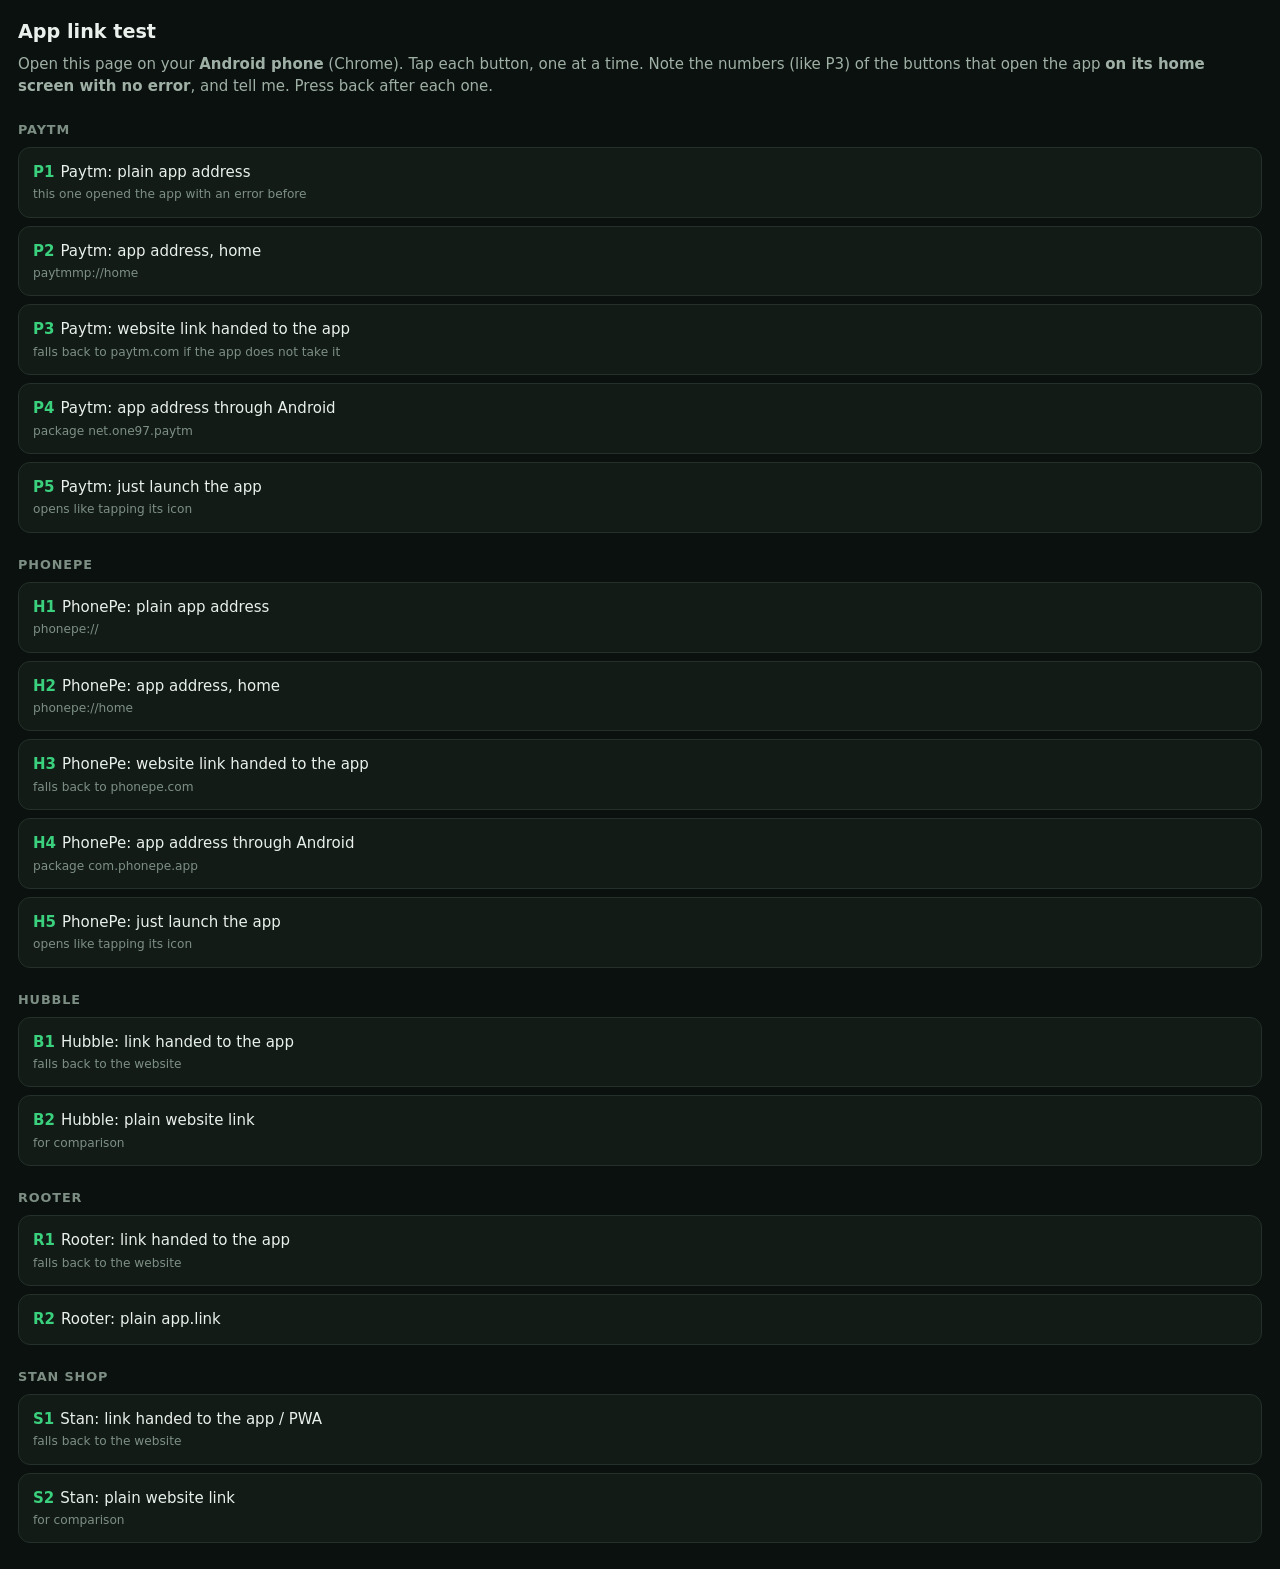
==== apptest.html @ 5b1274d0 "phonepay and paytm check" ====
<!doctype html>
<html lang="en"><head><meta charset="utf-8"><meta name="viewport" content="width=device-width,initial-scale=1">
<title>App link test</title>
<style>
body{margin:0;padding:18px;font:15px/1.5 system-ui,sans-serif;background:#0b110e;color:#eaf0ec}
h1{font-size:1.2rem;margin:0 0 6px}h2{font-size:.8rem;letter-spacing:.07em;text-transform:uppercase;color:#7d8f85;margin:22px 0 8px}
p{color:#9fb0a6;margin:0 0 10px}
a{display:block;margin:8px 0;padding:13px 14px;border-radius:12px;border:1px solid #243029;background:#121b16;color:#eaf0ec;text-decoration:none}
a b{color:#3ad07d;margin-right:6px}a small{display:block;color:#7d8f85;font-size:.76rem;margin-top:2px;word-break:break-all}
</style></head><body>
<h1>App link test</h1>
<p>Open this page on your <b>Android phone</b> (Chrome). Tap each button, one at a time. Note the numbers (like P3) of the buttons that open the app <b>on its home screen with no error</b>, and tell me. Press back after each one.</p>

<h2>Paytm</h2>
<a href="paytmmp://"><b>P1</b>Paytm: plain app address<small>this one opened the app with an error before</small></a>
<a href="paytmmp://home"><b>P2</b>Paytm: app address, home<small>paytmmp://home</small></a>
<a href="intent://paytm.com/#Intent;scheme=https;S.browser_fallback_url=https%3A%2F%2Fpaytm.com%2F;end"><b>P3</b>Paytm: website link handed to the app<small>falls back to paytm.com if the app does not take it</small></a>
<a href="intent://#Intent;scheme=paytmmp;package=net.one97.paytm;S.browser_fallback_url=https%3A%2F%2Fpaytm.com%2F;end"><b>P4</b>Paytm: app address through Android<small>package net.one97.paytm</small></a>
<a href="intent:#Intent;action=android.intent.action.MAIN;category=android.intent.category.LAUNCHER;package=net.one97.paytm;S.browser_fallback_url=https%3A%2F%2Fpaytm.com%2F;end"><b>P5</b>Paytm: just launch the app<small>opens like tapping its icon</small></a>

<h2>PhonePe</h2>
<a href="phonepe://"><b>H1</b>PhonePe: plain app address<small>phonepe://</small></a>
<a href="phonepe://home"><b>H2</b>PhonePe: app address, home<small>phonepe://home</small></a>
<a href="intent://www.phonepe.com/#Intent;scheme=https;S.browser_fallback_url=https%3A%2F%2Fwww.phonepe.com%2F;end"><b>H3</b>PhonePe: website link handed to the app<small>falls back to phonepe.com</small></a>
<a href="intent://#Intent;scheme=phonepe;package=com.phonepe.app;S.browser_fallback_url=https%3A%2F%2Fwww.phonepe.com%2F;end"><b>H4</b>PhonePe: app address through Android<small>package com.phonepe.app</small></a>
<a href="intent:#Intent;action=android.intent.action.MAIN;category=android.intent.category.LAUNCHER;package=com.phonepe.app;S.browser_fallback_url=https%3A%2F%2Fwww.phonepe.com%2F;end"><b>H5</b>PhonePe: just launch the app<small>opens like tapping its icon</small></a>

<h2>Hubble</h2>
<a href="intent://www.myhubble.money/gift-cards/playstation#Intent;scheme=https;S.browser_fallback_url=https%3A%2F%2Fwww.myhubble.money%2Fgift-cards%2Fplaystation;end"><b>B1</b>Hubble: link handed to the app<small>falls back to the website</small></a>
<a href="https://www.myhubble.money/gift-cards/playstation"><b>B2</b>Hubble: plain website link<small>for comparison</small></a>

<h2>Rooter</h2>
<a href="intent://rooter.app.link/8AtvnFV0u6b#Intent;scheme=https;S.browser_fallback_url=https%3A%2F%2Fshop.rooter.gg%2Fproduct%2Fplaystation-gift-cards;end"><b>R1</b>Rooter: link handed to the app<small>falls back to the website</small></a>
<a href="https://rooter.app.link/8AtvnFV0u6b"><b>R2</b>Rooter: plain app.link</a>

<h2>Stan Shop</h2>
<a href="intent://www.stanshop.co/playstation-psn-gift-card-in-india-1000-inr#Intent;scheme=https;S.browser_fallback_url=https%3A%2F%2Fwww.stanshop.co%2Fplaystation-psn-gift-card-in-india-1000-inr;end"><b>S1</b>Stan: link handed to the app / PWA<small>falls back to the website</small></a>
<a href="https://www.stanshop.co/playstation-psn-gift-card-in-india-1000-inr"><b>S2</b>Stan: plain website link<small>for comparison</small></a>
</body></html>
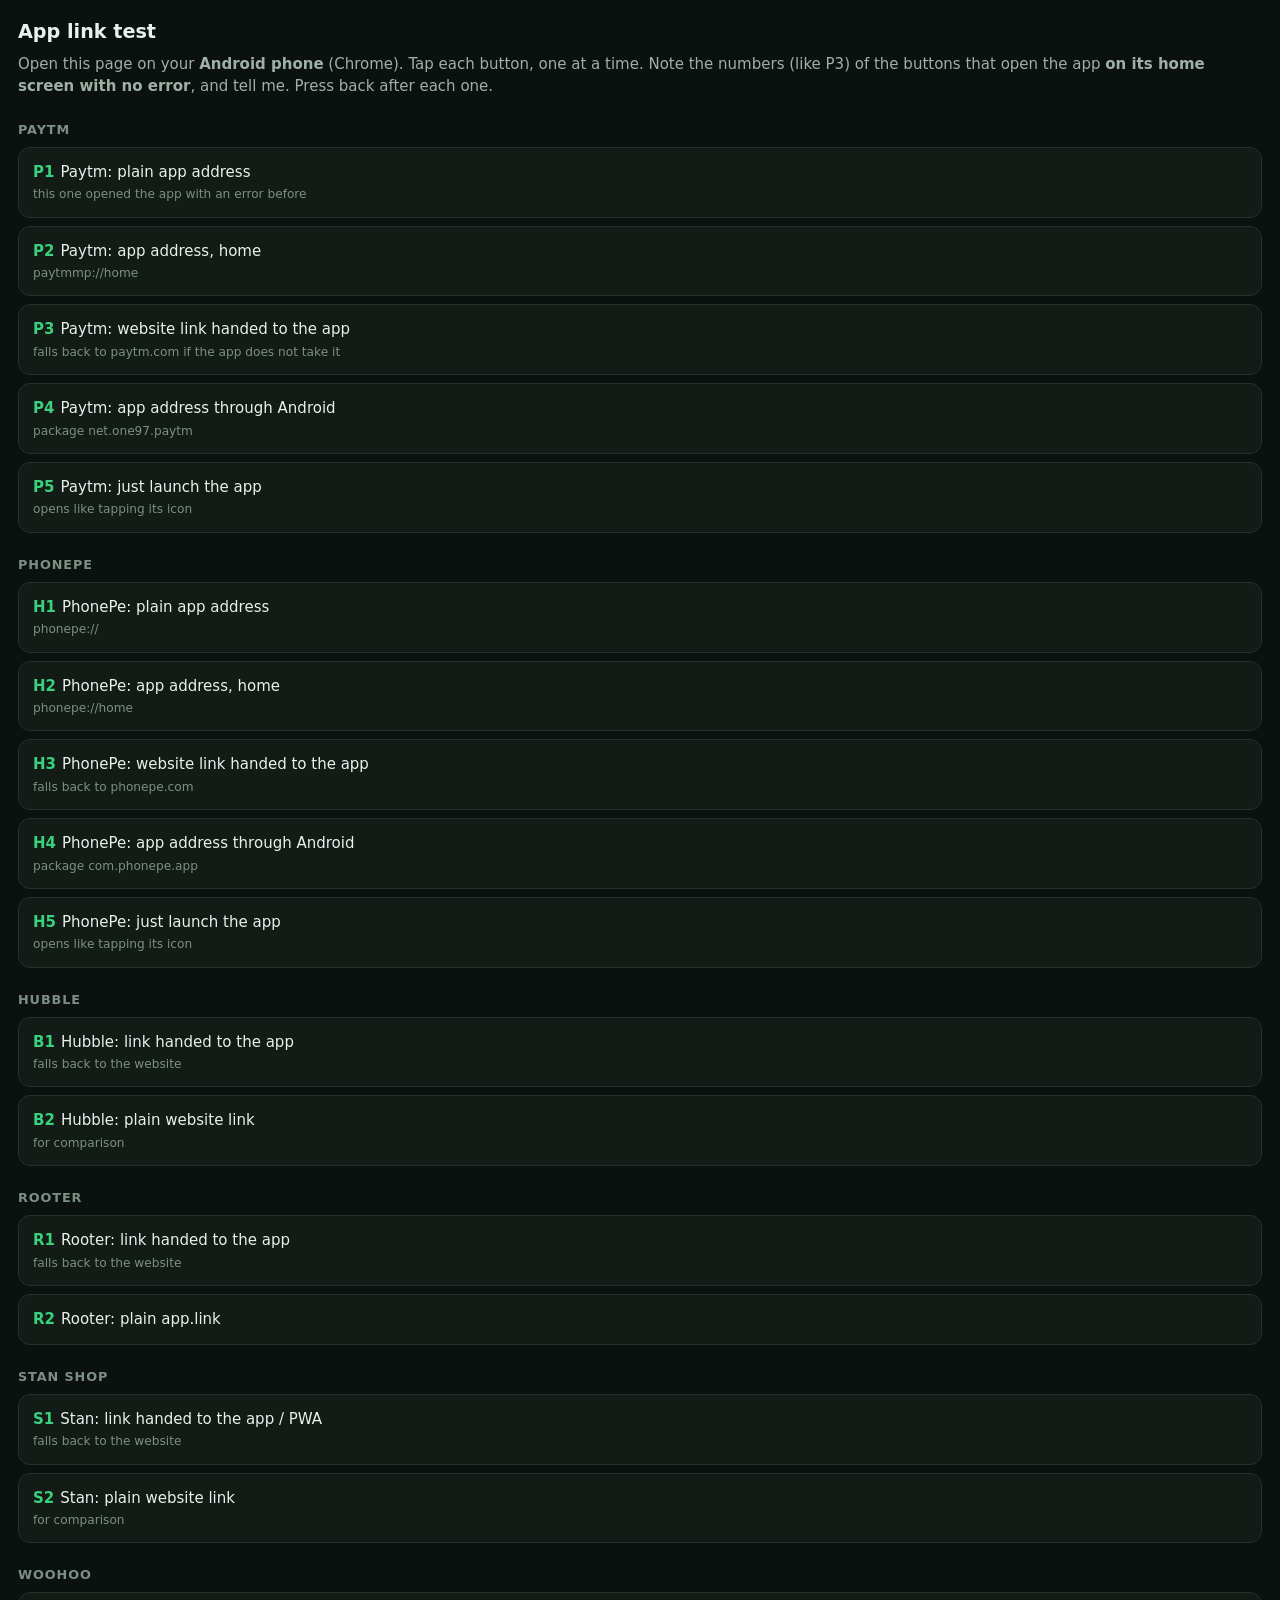
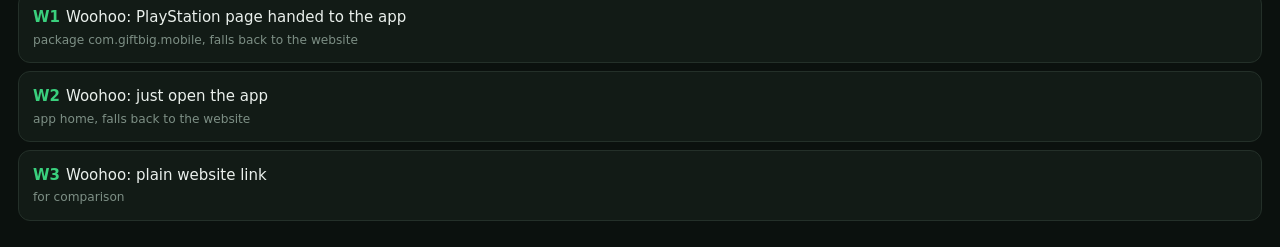
==== commit 38cfd92c: "woohoo v1" ====
--- a/apptest.html
+++ b/apptest.html
@@ -36,4 +36,9 @@
 <h2>Stan Shop</h2>
 <a href="intent://www.stanshop.co/playstation-psn-gift-card-in-india-1000-inr#Intent;scheme=https;S.browser_fallback_url=https%3A%2F%2Fwww.stanshop.co%2Fplaystation-psn-gift-card-in-india-1000-inr;end"><b>S1</b>Stan: link handed to the app / PWA<small>falls back to the website</small></a>
 <a href="https://www.stanshop.co/playstation-psn-gift-card-in-india-1000-inr"><b>S2</b>Stan: plain website link<small>for comparison</small></a>
-</body></html>
+
+<h2>Woohoo</h2>
+<a href="intent://www.woohoo.in/playstation-e-gift-instant-voucher#Intent;scheme=https;package=com.giftbig.mobile;S.browser_fallback_url=https%3A%2F%2Fwww.woohoo.in%2Fplaystation-e-gift-instant-voucher;end"><b>W1</b>Woohoo: PlayStation page handed to the app<small>package com.giftbig.mobile, falls back to the website</small></a>
+<a href="intent:#Intent;action=android.intent.action.MAIN;category=android.intent.category.LAUNCHER;package=com.giftbig.mobile;S.browser_fallback_url=https%3A%2F%2Fwww.woohoo.in%2Fplaystation-e-gift-instant-voucher;end"><b>W2</b>Woohoo: just open the app<small>app home, falls back to the website</small></a>
+<a href="https://www.woohoo.in/playstation-e-gift-instant-voucher"><b>W3</b>Woohoo: plain website link<small>for comparison</small></a>
+</body></html>
